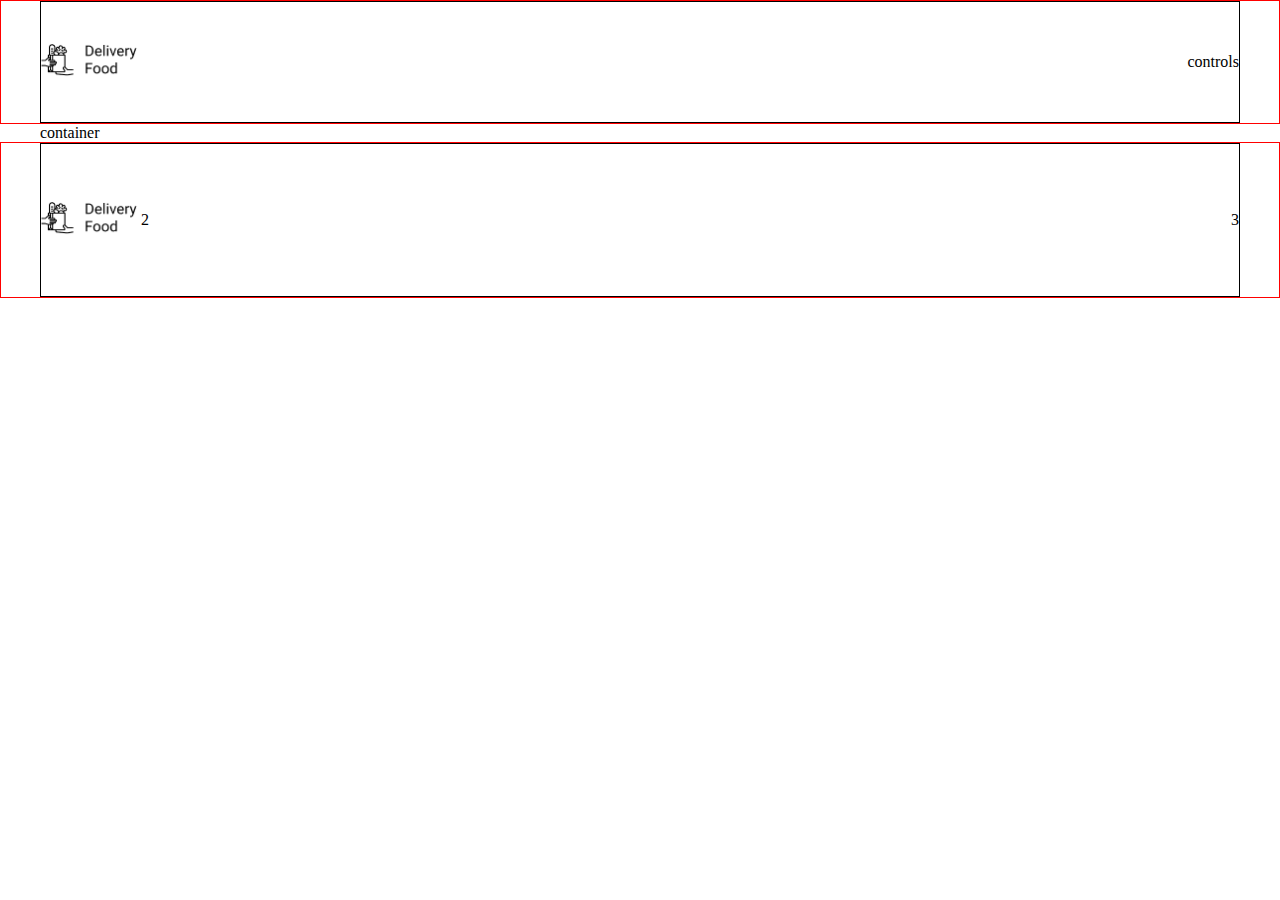
==== index.html @ 05290253 "first commit" ====
<!DOCTYPE html>
<html lang="ru">

<head>
    <meta charset="UTF-8">
    <meta name="viewport" content="width=device-width, initial-scale=1.0">
    <link rel="stylesheet" href="style.css">
    <title>Delivery Food</title>
</head>

<body>
    <header class="header">
        <div class="container">
           <div class="header-box">
                <div class="header-logo logo">
                    <img src="./images/logo.png" alt="logo">
                </div>
                <div class="header-controls">controls</div>
           </div>
        </div>
    </header>
    <main class="main">
        <div class="container">
            container
        </div>
    </main>
    <footer class="footer">
        <div class="container">
            <div class="footer-box">
                 <div class="footer-logo logo">
                    <img src="./images/logo.png" alt="logo">
                 </div>
                <div class="footer-nav">2</div>
                <div class="footer-social">3</div>
            </div>
        </div>
    </footer>
</body>

</html>
---- style.css ----
* {
    box-sizing: border-box;
}

body {
    margin: 0;
    padding: 0;
}

.logo {
    max-width: 100px;
}

.logo img {
    width: 100%;
}

.header {
    height: 124px;
    border: 1px solid red;
}

.header-box {
    border: 1px solid black;
    height: 100%;
    display: flex;
    align-items: center;
    justify-content: space-between;
}

.main {

}

.footer {
  height: 156px;
  border: 1px solid red;
}

.footer-box {
    border: 1px solid black;
    height: 100%;
    display: flex;
    align-items: center;
    justify-content: space-between;
} 

.footer-nav {
    flex-grow: 1;
}

.container {
    height: 100%;
    max-width: 1230px;
    margin: 0px auto;
    padding-left: 15px;
    padding-right: 15px;
}
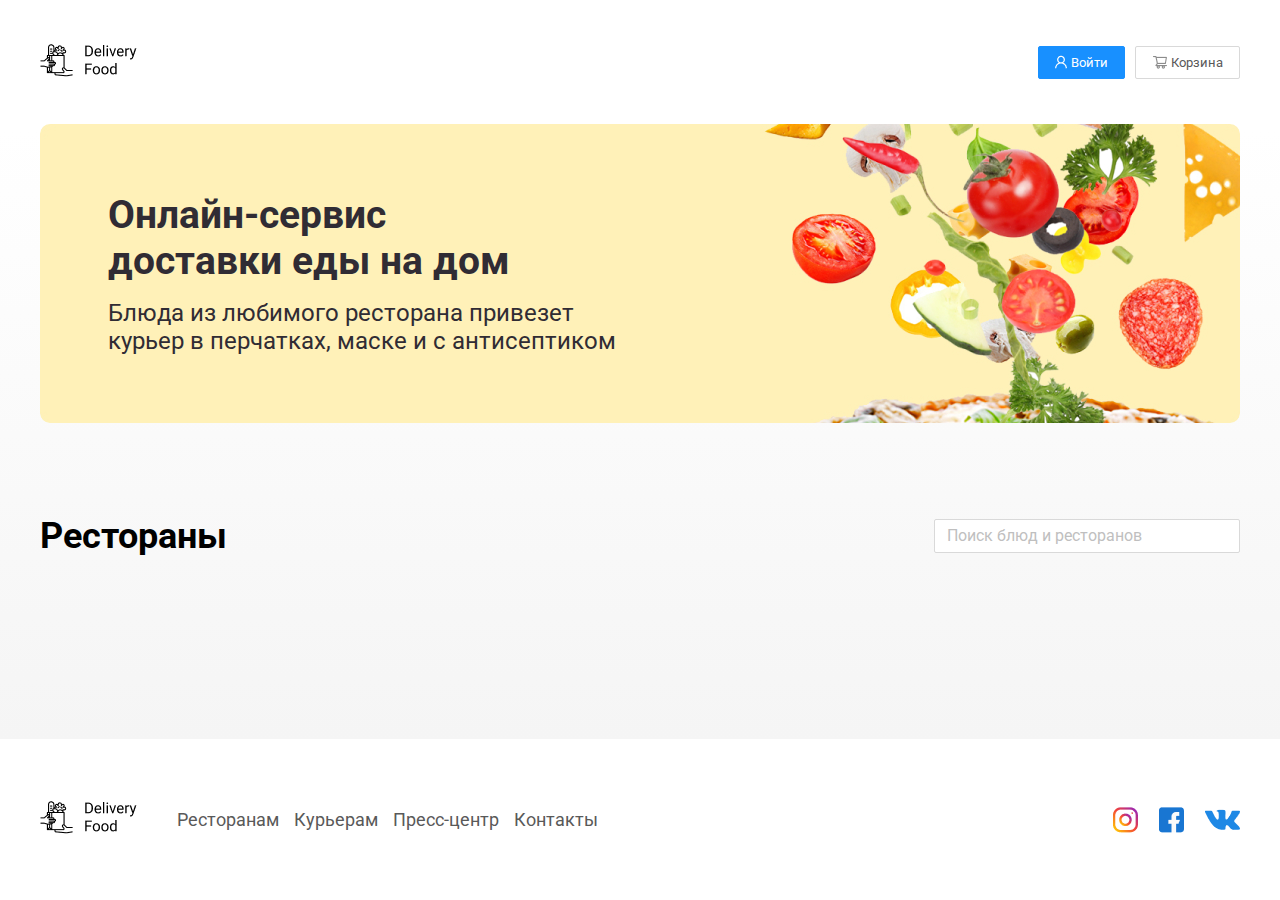
==== commit a188a7db: "second day" ====
--- a/index.html
+++ b/index.html
@@ -4,25 +4,60 @@
 <head>
     <meta charset="UTF-8">
     <meta name="viewport" content="width=device-width, initial-scale=1.0">
+    <link rel="preconnect" href="https://fonts.googleapis.com">
+    <link rel="preconnect" href="https://fonts.gstatic.com" crossorigin>
+    <link href="https://fonts.googleapis.com/css2?family=Roboto:wght@400;700&display=swap" rel="stylesheet">
     <link rel="stylesheet" href="style.css">
     <title>Delivery Food</title>
 </head>
 
 <body>
+   <div class="page-wrapper">
     <header class="header">
         <div class="container">
            <div class="header-box">
                 <div class="header-logo logo">
                     <img src="./images/logo.png" alt="logo">
                 </div>
-                <div class="header-controls">controls</div>
+                <div class="header-controls">
+                    <button class="btn btn-primery">
+                        <img src="./images/icons/user.png" alt="user">
+                        Войти
+                    </button>
+                    <button class="btn btn-outline">
+                        <img src="./images/icons/cart.png" alt="cart">
+                        Корзина
+                    </button>
+                    
+                </div>
            </div>
         </div>
     </header>
     <main class="main">
-        <div class="container">
-            container
-        </div>
+        <section class="banner">
+            <div class="container">
+                <div class="banner-item">
+                    <h2 class="banner-item--title">Онлайн-сервис <br> доставки еды на дом</h2>
+                        <p class="banner-item--subtitle">
+                            Блюда из любимого ресторана привезет курьер в перчатках, маске и с антисептиком
+                        </p>
+                </div>
+            </div>
+        </section>
+        <section class="products">
+            <div class="container">
+                <div class="products-header">
+                    <h3 class="products-header--title">
+                        Рестораны
+                    </h3>
+                    <input 
+                        type="text" 
+                        class="products-header--search"
+                        placeholder="Поиск блюд и ресторанов">
+                </div>
+            </div>
+        </section>
+
     </main>
     <footer class="footer">
         <div class="container">
@@ -30,11 +65,23 @@
                  <div class="footer-logo logo">
                     <img src="./images/logo.png" alt="logo">
                  </div>
-                <div class="footer-nav">2</div>
-                <div class="footer-social">3</div>
+                <div class="footer-nav">
+                    <ul>
+                        <li>Ресторанам</li>
+                        <li>Курьерам</li>
+                        <li>Пресс-центр</li>
+                        <li>Контакты</li>
+                    </ul>
+                </div>
+                <div class="footer-social">
+                   <img src="/images/social/inst.png" alt="inst">
+                   <img src="/images/social/fb.png" alt="fb">
+                   <img src="/images/social/vk.png" alt="vk">
+                </div>
             </div>
         </div>
     </footer>
+   </div>
 </body>
 
 </html>--- a/style.css
+++ b/style.css
@@ -1,5 +1,8 @@
 * {
     box-sizing: border-box;
+    font-family: Roboto;
+    line-height: normal;
+    font-style: normal;
 }
 
 body {
@@ -7,52 +10,197 @@
     padding: 0;
 }
 
-.logo {
-    max-width: 100px;
-}
-
-.logo img {
-    width: 100%;
-}
-
-.header {
-    height: 124px;
-    border: 1px solid red;
-}
-
-.header-box {
-    border: 1px solid black;
-    height: 100%;
-    display: flex;
-    align-items: center;
-    justify-content: space-between;
-}
-
-.main {
-
-}
-
-.footer {
-  height: 156px;
-  border: 1px solid red;
-}
-
-.footer-box {
-    border: 1px solid black;
-    height: 100%;
-    display: flex;
-    align-items: center;
-    justify-content: space-between;
-} 
-
-.footer-nav {
+main {
     flex-grow: 1;
+    background: linear-gradient(180deg, rgba(245, 245, 245, 0.00) 1.04%, #F5F5F5 100%);
+}
+
+.page-wrapper {
+    display: flex;
+    flex-direction: column;
+    min-height: 100vh;
 }
 
 .container {
     height: 100%;
+    width: 100%;
     max-width: 1230px;
     margin: 0px auto;
     padding-left: 15px;
     padding-right: 15px;
+}
+
+.btn {
+    display: flex;
+    padding: 8px 16px;
+    align-items: center;
+    gap: 4px;
+    outline: none;
+}
+
+.btn-primery {
+    border-radius: 2px;
+    background: #1890FF;
+    border: 1px solid #1890FF;
+    color: #FFF;
+
+}
+
+.btn-outline {
+    border-radius: 2px;
+    border: 1px solid #D9D9D9;
+    background: #FFF;
+    box-shadow: 0 px 0 px 2 px 0 px rgba(0, 0, 0, 0.00);
+    color: #595959;
+}
+
+.logo img {
+    width: 100%;
+}
+
+.header {
+    display: flex;
+    align-items: center;
+    min-height: 124px;
+}
+
+.header-box {
+    height: 100%;
+    display: flex;
+    align-items: center;
+    justify-content: space-between;
+}
+
+.header-controls {
+    display: flex;
+    align-items: center;
+    justify-content: flex-end;
+    gap: 10px;
+}
+ 
+.main {
+
+}
+
+.footer {
+    display: flex;
+    align-items: center;
+    min-height: 156px;
+    padding: 60px 0;
+}
+
+.footer-box {
+    height: 100%;
+    display: flex;
+    align-items: center;
+    justify-content: space-between;
+    gap: 36px;
+    flex-wrap: wrap;
+} 
+
+.footer-nav {
+    flex-grow: 1;
+}
+
+.footer-nav ul {
+    display: flex;
+    align-items: center;
+    list-style: none;
+    padding: 0;
+    margin: 0;
+    gap: 15px;
+    flex-wrap: wrap;
+}
+
+.footer-nav ul li {
+    color:#595959;
+    font-size: 18px;
+    font-weight: 400;
+}
+
+.footer-social {
+    display: flex;
+    align-items: center;
+    justify-content: flex-end;
+    gap: 20px;
+}
+
+.banner {
+    margin-bottom: 56px;
+}
+
+.banner-item {
+    background-image: url(/images/banners/banner.jpg);
+    background-repeat: no-repeat;
+    background-size: cover;
+    background-position: center right;
+    padding: 68px;
+    border-radius: 10px;
+
+}
+
+.banner-item--title {
+    color: #302C34;
+    font-size: 39px;
+    font-weight: 700;
+    max-width: 50%;
+    margin-top: 0;
+    margin-bottom: 15px;
+}
+
+.banner-item--subtitle {
+    color: #302C34;
+    font-size: 24px;
+    font-weight: 400;
+    max-width: 50%;
+    margin: 0;
+}
+
+.products {
+
+}
+
+.products-header {
+    display: flex;
+    align-items: center;
+    justify-content: space-between;
+    
+}
+
+.products-header--title {
+    color: #000;
+    font-size: 36px;
+    font-weight: 700;
+}
+
+.products-header--search {
+    min-width: 306px;
+    height: 34px;
+    flex-shrink: 0;
+    border-radius: 2px;
+    border: 1px solid #D9D9D9;
+    background: #FFF;
+    padding: 5px 12px;
+}
+
+.products-header--search:focus {
+    outline: none;
+    border: 1px solid #D9D9D9;
+}
+
+.products-header--search::placeholder {
+    color: #BFBFBF;
+    font-size: 16px;
+    font-weight: 400;
+    line-height: 24px; /* 150% */
+
+}
+
+@media (max-width: 991px) {
+    .banner-item--title {
+        max-width: 100%;
+    }
+    .banner-item--subtitle {
+        max-width: 100%;
+    }
 }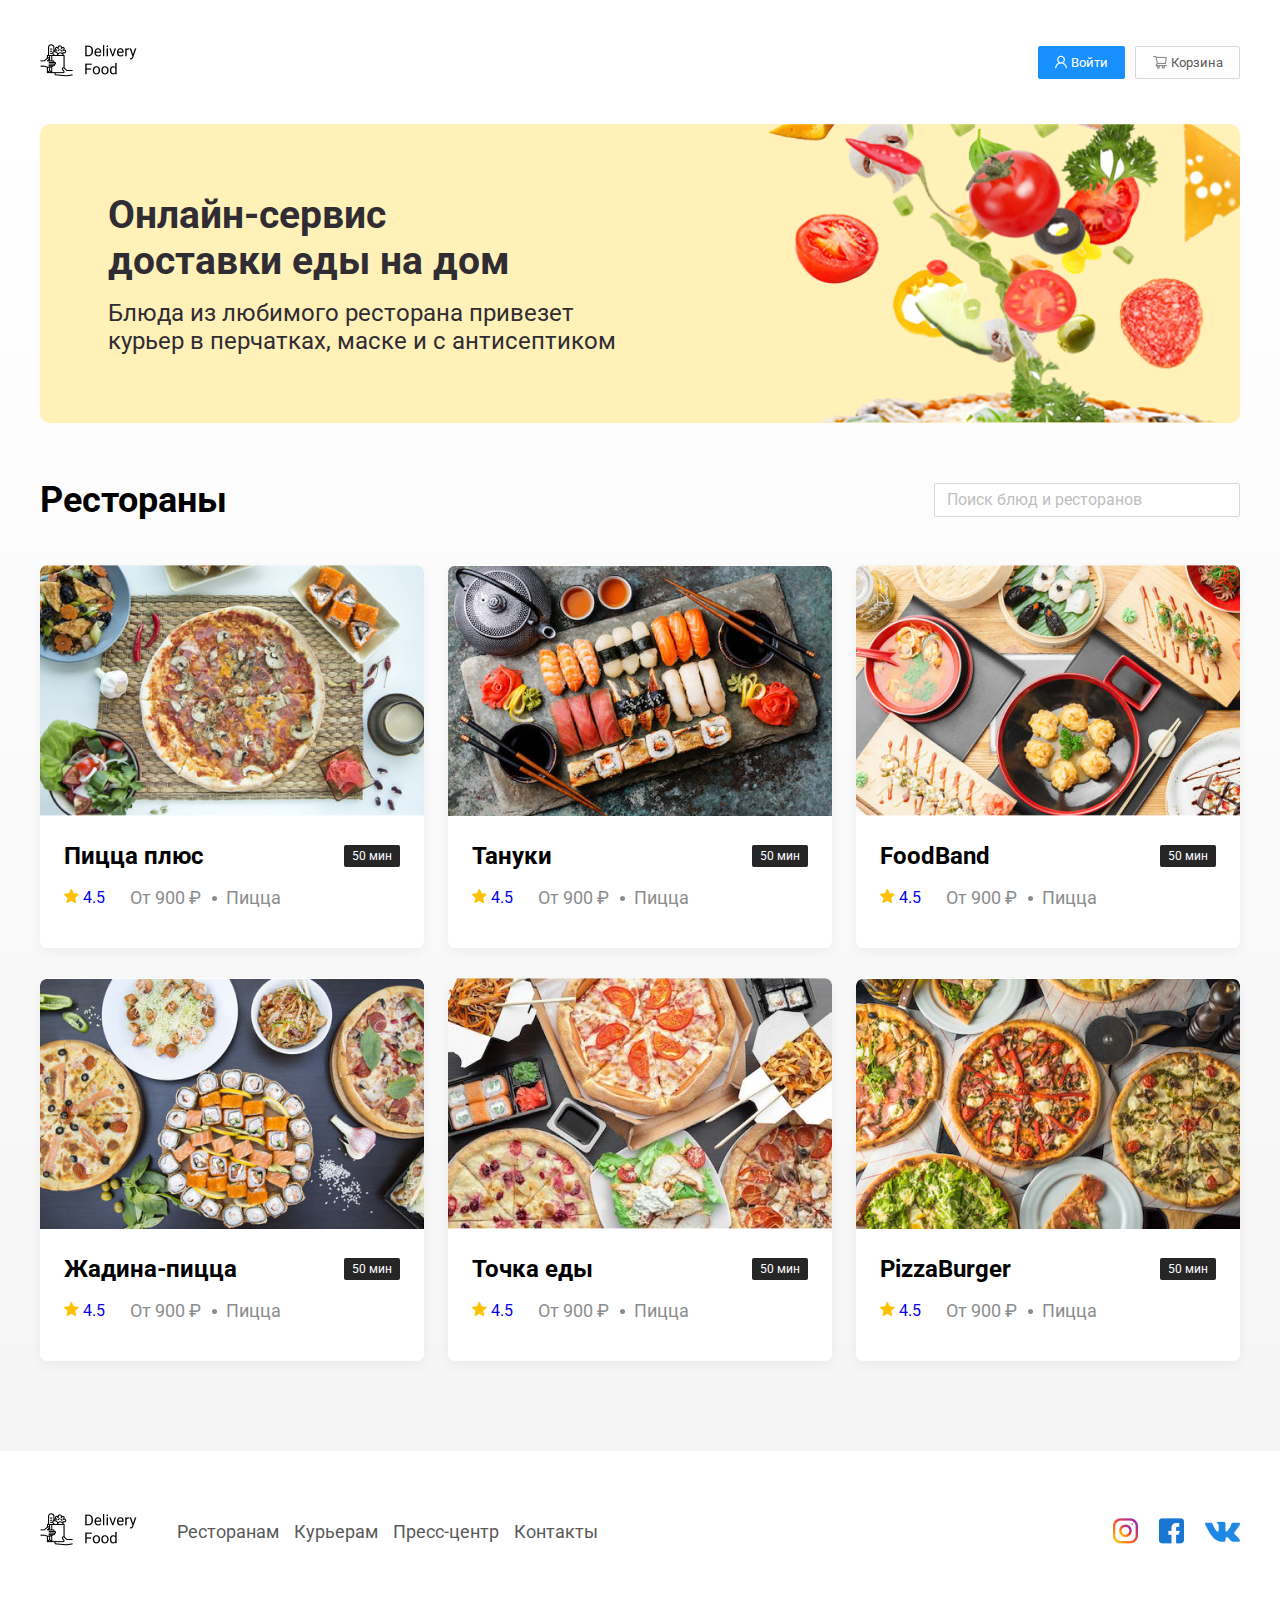
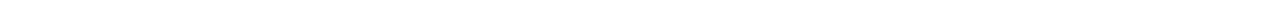
==== commit 604a8319: "third lesson" ====
--- a/index.html
+++ b/index.html
@@ -16,9 +16,9 @@
     <header class="header">
         <div class="container">
            <div class="header-box">
-                <div class="header-logo logo">
+                <a href="/index.html" class="header-logo logo">
                     <img src="./images/logo.png" alt="logo">
-                </div>
+                </a>
                 <div class="header-controls">
                     <button class="btn btn-primery">
                         <img src="./images/icons/user.png" alt="user">
@@ -33,6 +33,7 @@
            </div>
         </div>
     </header>
+    
     <main class="main">
         <section class="banner">
             <div class="container">
@@ -55,16 +56,222 @@
                         class="products-header--search"
                         placeholder="Поиск блюд и ресторанов">
                 </div>
+                <div class="products-wrapper">
+                     <a href="goods.html" class="products-card">
+                        <div class="products-card__image">
+                            <img src="/images/rests/image1.jpg" alt="image1">
+                         </div>
+                         <div class="products-card__description">
+                            <div class="products-card__description-row">
+                                <h4 class="products-card__description--title">Пицца плюс</h4>
+                                <div class="products-card__description--badge">50 мин</div>
+                            </div>
+                            <div class="products-card__description-row">
+                                <div class="products-card__description-info">
+                                    <div class="products-card__description-info--rating">
+                                        <img src="/images/icons/star.svg" alt="star">
+                                        4.5
+                                    </div>
+                                    <div class="products-card__description-info--price">
+                                        От 900 ₽
+                                    </div>
+                                    <div class="products-card__description-info--group">
+                                        Пицца 
+                                    </div>
+                                </div>
+                            </div>
+                         </div>
+                     </a>
+                     <a href="goods.html" class="products-card">
+                        <div class="products-card__image">
+                            <img src="/images/rests/image2.jpg" alt="image2">
+                         </div>
+                         <div class="products-card__description">
+                            <div class="products-card__description-row">
+                                <h4 class="products-card__description--title">Тануки</h4>
+                                <div class="products-card__description--badge">50 мин</div>
+                            </div>
+                            <div class="products-card__description-row">
+                                <div class="products-card__description-info">
+                                    <div class="products-card__description-info--rating">
+                                        <img src="/images/icons/star.svg" alt="star">
+                                        4.5
+                                    </div>
+                                    <div class="products-card__description-info--price">
+                                        От 900 ₽
+                                    </div>
+                                    <div class="products-card__description-info--group">
+                                        Пицца 
+                                    </div>
+                                </div>
+                            </div>
+                         </div>
+                    </a>
+                    <a href="goods.html" class="products-card">
+                        <div class="products-card__image">
+                            <img src="/images/rests/image3.jpg" alt="image3">
+                         </div>
+                         <div class="products-card__description">
+                            <div class="products-card__description-row">
+                                <h4 class="products-card__description--title">FoodBand</h4>
+                                <div class="products-card__description--badge">50 мин</div>
+                            </div>
+                            <div class="products-card__description-row">
+                                <div class="products-card__description-info">
+                                    <div class="products-card__description-info--rating">
+                                        <img src="/images/icons/star.svg" alt="star">
+                                        4.5
+                                    </div>
+                                    <div class="products-card__description-info--price">
+                                        От 900 ₽
+                                    </div>
+                                    <div class="products-card__description-info--group">
+                                        Пицца 
+                                    </div>
+                                </div>
+                            </div>
+                         </div>
+                     </a>
+                     <a href="goods.html" class="products-card">
+                        <div class="products-card__image">
+                            <img src="/images/rests/image4.jpg" alt="image4">
+                         </div>
+                         <div class="products-card__description">
+                            <div class="products-card__description-row">
+                                <h4 class="products-card__description--title">Жадина-пицца</h4>
+                                <div class="products-card__description--badge">50 мин</div>
+                            </div>
+                            <div class="products-card__description-row">
+                                <div class="products-card__description-info">
+                                    <div class="products-card__description-info--rating">
+                                        <img src="/images/icons/star.svg" alt="star">
+                                        4.5
+                                    </div>
+                                    <div class="products-card__description-info--price">
+                                        От 900 ₽
+                                    </div>
+                                    <div class="products-card__description-info--group">
+                                        Пицца 
+                                    </div>
+                                </div>
+                            </div>
+                         </div>
+                    </a>
+                    <a href="goods.html" class="products-card">
+                        <div class="products-card__image">
+                            <img src="/images/rests/image5.jpg" alt="image5">
+                         </div>
+                         <div class="products-card__description">
+                            <div class="products-card__description-row">
+                                <h4 class="products-card__description--title">Точка еды</h4>
+                                <div class="products-card__description--badge">50 мин</div>
+                            </div>
+                            <div class="products-card__description-row">
+                                <div class="products-card__description-info">
+                                    <div class="products-card__description-info--rating">
+                                        <img src="/images/icons/star.svg" alt="star">
+                                        4.5
+                                    </div>
+                                    <div class="products-card__description-info--price">
+                                        От 900 ₽
+                                    </div>
+                                    <div class="products-card__description-info--group">
+                                        Пицца 
+                                    </div>
+                                </div>
+                            </div>
+                         </div>
+                     </a>
+                     <a href="goods.html" class="products-card">
+                        <div class="products-card__image">
+                            <img src="/images/rests/image6.jpg" alt="image6">
+                         </div>
+                         <div class="products-card__description">
+                            <div class="products-card__description-row">
+                                <h4 class="products-card__description--title">PizzaBurger</h4>
+                                <div class="products-card__description--badge">50 мин</div>
+                            </div>
+                            <div class="products-card__description-row">
+                                <div class="products-card__description-info">
+                                    <div class="products-card__description-info--rating">
+                                        <img src="/images/icons/star.svg" alt="star">
+                                        4.5
+                                    </div>
+                                    <div class="products-card__description-info--price">
+                                        От 900 ₽
+                                    </div>
+                                    <div class="products-card__description-info--group">
+                                        Пицца 
+                                    </div>
+                                </div>
+                            </div>
+                         </div>
+                    </a>
+
+                </div>
             </div>
         </section>
-
     </main>
+
+<div class="cart-modal__overlay">
+    <div class="cart-modal">
+        <div class="cart-modal__header">
+            <h2 class="cart-modal__header--title">Корзина</h2>
+            <span class="cart-modal__header--close">
+                <img src="/images/icons/close.svg" alt="close">
+            </span>
+        </div>
+        <div class="cart-modal__body">
+            <div class="cart-item">
+                <p class="cart-item__title">Ролл угорь стандарт</p>
+                <div class="cart-item__controls">
+                    <div class="cart-item__controls--price">250 ₽</div>
+                    <button class="btn btn-outline">-</button>
+                    <div class="cart-item__controls--count">1</div>
+                    <button class="btn btn-outline">+</button>
+                </div>
+            </div>
+            <div class="cart-item">
+                <p class="cart-item__title">Ролл угорь стандарт</p>
+                <div class="cart-item__controls">
+                    <div class="cart-item__controls--price">250 ₽</div>
+                    <button class="btn btn-outline">-</button>
+                    <div class="cart-item__controls--count">1</div>
+                    <button class="btn btn-outline">+</button>
+                </div>
+            </div>
+            <div class="cart-item">
+                <p class="cart-item__title">Ролл угорь стандарт</p>
+                <div class="cart-item__controls">
+                    <div class="cart-item__controls--price">250 ₽</div>
+                    <button class="btn btn-outline">-</button>
+                    <div class="cart-item__controls--count">1</div>
+                    <button class="btn btn-outline">+</button>
+                </div>
+            </div>
+        </div>
+        <div class="cart-modal__footer">
+            <div class="cart-modal__footer--price">
+                1250 ₽
+            </div>
+            <div class="cart-modal__footer--controls">
+                <button class="btn btn-primery">
+                    Оформить заказ
+                </button>
+                <button class="btn btn-outline">
+                    Отмена
+                </button>
+            </div>
+        </div>
+    </div>
+</div>
+
     <footer class="footer">
         <div class="container">
             <div class="footer-box">
-                 <div class="footer-logo logo">
+                 <a href="/index.html" class="footer-logo logo">
                     <img src="./images/logo.png" alt="logo">
-                 </div>
+                 </a>
                 <div class="footer-nav">
                     <ul>
                         <li>Ресторанам</li>
--- a/style.css
+++ b/style.css
@@ -36,6 +36,7 @@
     align-items: center;
     gap: 4px;
     outline: none;
+    cursor: pointer;
 }
 
 .btn-primery {
@@ -130,13 +131,13 @@
 }
 
 .banner-item {
-    background-image: url(/images/banners/banner.jpg);
+    background-image: url(/images/banners/banner-img.png);
     background-repeat: no-repeat;
-    background-size: cover;
+    background-size: contain;
     background-position: center right;
     padding: 68px;
     border-radius: 10px;
-
+    background-color: #FFF1B8;
 }
 
 .banner-item--title {
@@ -164,6 +165,8 @@
     display: flex;
     align-items: center;
     justify-content: space-between;
+    flex-wrap: wrap;
+    gap: 24px;
     
 }
 
@@ -171,6 +174,7 @@
     color: #000;
     font-size: 36px;
     font-weight: 700;
+    margin: 0 ;
 }
 
 .products-header--search {
@@ -193,14 +197,272 @@
     font-size: 16px;
     font-weight: 400;
     line-height: 24px; /* 150% */
+}
+
+.products-wrapper {
+    margin-top: 44px;
+    margin-bottom: 90px;
+    display: flex;
+    flex-wrap: wrap;
+    row-gap: 30px;
+    column-gap: 24px;
+}
+
+.products-card {
+    width: calc((100% - 48px) / 3);
+    border-radius: 7px;
+    background: #FFF;
+    box-shadow: 0px 4px 12px 0px rgba(0, 0, 0, 0.05);
+    overflow: hidden;
+    text-decoration: none;
+}
+
+.products-card__image {
+    width: 100%;
+}
+
+.products-card__image img {
+    width: 100%;
+}
+.products-card__description {
+    padding: 20px 24px 34px 24px;
+}
+
+.products-card__description-row {
+    display: flex;
+    align-items: center;
+    justify-content: space-between;
+}
+
+.products-card__description-row:not(:last-child) {
+    margin-bottom: 10px;
+}
+
+.products-card__description--title {
+    color: #000;
+    font-size: 24px;
+    font-weight: 700;
+    line-height: 32px;
+    margin: 0;
+}
+
+.products-card__description--badge {
+    color:#FFF;
+    font-size: 12px;
+    font-weight: 400;
+    line-height: 20px; 
+    border-radius: 2px;
+    background: #262626;
+    padding: 1px 8px;
+}
+
+.products-card__description-info {
+    display: flex;
+    align-items: center;
+    justify-self: flex-start;
+    flex-wrap: wrap;
+    row-gap: 25px;
+    column-gap: 25px;
+}
+
+.products-card__description-info--reting {
+    color: #FFC107;
+    font-size: 18px;
+    font-weight: 700;
+    line-height: 32px;
+}
+
+.products-card__description-info--price{
+    color: #8C8C8C;
+    font-size: 18px;
+    font-weight: 400;
+    line-height: 32px;
+}
+
+.products-card__description-info--group {
+    color: #8C8C8C;
+    font-size: 18px;
+    font-weight: 400;
+    line-height: 32px;
+    position: relative;
+}
+.products-card__description-info--group::before {
+    content: '';
+    display: block;
+    width: 5px;
+    height: 5px;
+    border-radius: 50%;
+    background-color: #8C8C8C;
+    position: absolute;
+    left: -14px;
+    top: 14px;
+}
+
+.products-card__description--name {
+    margin: 0;
+    color: #000;
+    font-size: 24px;
+    font-weight: 400;
+    line-height: 32px;
+}
+
+.products-card__description--text {
+    margin: 0;
+    color: #8C8C8C;
+    font-size: 18px;
+    font-weight: 400;
+    line-height: normal;
+}
+
+.products-card__description-controls {
+    display: flex;
+    align-items: center;
+    justify-content: flex-start;
+    flex-wrap: wrap;
+    row-gap: 10px;
+    column-gap: 30px;
+}
+
+.products-card__description-controls--price {
+    color: #000;
+    font-size: 20px;
+    font-weight: 700;
+    line-height: 32px;  
+}
+
+.cart-modal__overlay {
+    display: none;
+    position: fixed;
+    top: 0;
+    right: 0;
+    bottom: 0;
+    left: 0;
+    background: rgba(0, 0, 0, 0.40);
+    align-items: center;
+    justify-content: center;
+}
+ 
+.cart-modal__overlay.open {
+    display: flex;
+}
+
+.cart-modal {
+    width: 100%;
+    max-width: 780px;
+    padding: 40px 45px;
+    border-radius: 5px;
+    background: #FFF;
+}
+
+.cart-modal__header {
+    display: flex;
+    align-items: center;
+    justify-content: space-between;
+    margin-bottom: 48px;
+}
+
+.cart-modal__header--title {
+    color: #000;
+    font-size: 36px;
+    font-weight: 700;
+    margin: 0;
+}
+
+.cart-modal__header--close {
+    cursor: pointer;
+}
+
+.cart-modal__footer {
+    display: flex;
+    align-items: center;
+    justify-content: space-between;
+    flex-wrap: wrap;
+    gap: 10px;
+    margin-top: 50px;
+}
+
+.cart-modal__footer--price {
+    border-radius: 5px;
+    background: #262626;
+    color: #FAFAFA;
+    font-size: 20px;
+    font-weight: 700;
+    padding: 10px 20px;
+}
+
+.cart-modal__footer--controls {
+    display: flex;
+    align-items: center;
+    gap: 10px;
+}
+
+.cart-item {
+     justify-content: space-between;
+     display: flex;
+     align-items: center;
+     flex-wrap: wrap;
+     gap: 10px;
+
+}
+
+.cart-item:not(:last-child) {
+    padding-bottom: 10px;
+    margin-bottom: 10px;
+    border-bottom: 1px solid #D9D9D9;
+}
+
+.cart-item__title {
+    color: #000;
+    font-size: 18px;
+    font-weight: 400;
+    line-height: 32px;
+    margin: 0;
+}
+
+.cart-item__controls {
+    display: flex;
+    align-items: center;
+    justify-content: end;
+}
+
+.cart-item__controls--count {
+    margin-left: 15px;
+    margin-right: 15px;
+}
+
+.cart-item__controls--price {
+    margin-right: 47px;
+    color: #000;
+    font-size: 20px;
+    font-weight: 700;
+    left: 32px;
+}
+
+.cart-item__controls button {
+    border: 1px solid #40A9FF;
+    color: #40A9FF;
+
 
 }
 
 @media (max-width: 991px) {
+
+    .banner-item {
+        background-image: none;
+    }
     .banner-item--title {
         max-width: 100%;
     }
     .banner-item--subtitle {
         max-width: 100%;
     }
+    .products-card {
+        width: calc((100% - 24px) / 2); 
+    }
+}
+
+@media (max-width:768px) {
+    .products-card {
+        width: 100%; 
+    }
 }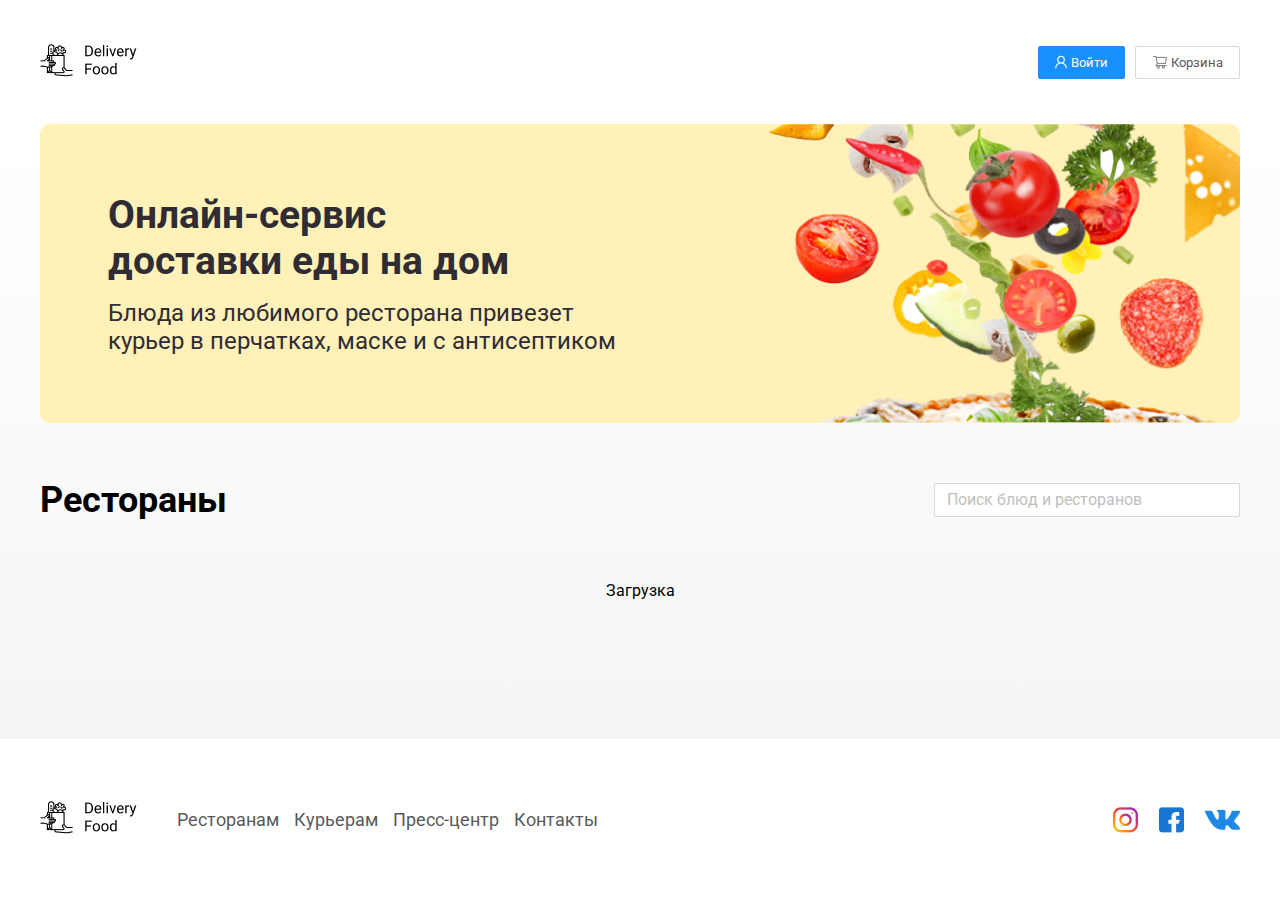
==== commit e4f31a91: "fourth lesson" ====
--- a/index.html
+++ b/index.html
@@ -7,7 +7,8 @@
     <link rel="preconnect" href="https://fonts.googleapis.com">
     <link rel="preconnect" href="https://fonts.gstatic.com" crossorigin>
     <link href="https://fonts.googleapis.com/css2?family=Roboto:wght@400;700&display=swap" rel="stylesheet">
-    <link rel="stylesheet" href="style.css">
+    <link rel="stylesheet" href="./css/style.css">
+    <script src="./script/index.js" defer></script>
     <title>Delivery Food</title>
 </head>
 
@@ -24,7 +25,7 @@
                         <img src="./images/icons/user.png" alt="user">
                         Войти
                     </button>
-                    <button class="btn btn-outline">
+                    <button class="btn btn-outline" id="cart-button">
                         <img src="./images/icons/cart.png" alt="cart">
                         Корзина
                     </button>
@@ -33,7 +34,7 @@
            </div>
         </div>
     </header>
-    
+
     <main class="main">
         <section class="banner">
             <div class="container">
@@ -56,8 +57,8 @@
                         class="products-header--search"
                         placeholder="Поиск блюд и ресторанов">
                 </div>
-                <div class="products-wrapper">
-                     <a href="goods.html" class="products-card">
+                <div class="products-wrapper" id="rests-container">
+                     <a href="./goods.html" class="products-card">
                         <div class="products-card__image">
                             <img src="/images/rests/image1.jpg" alt="image1">
                          </div>
@@ -82,7 +83,7 @@
                             </div>
                          </div>
                      </a>
-                     <a href="goods.html" class="products-card">
+                     <a href="./goods.html" class="products-card">
                         <div class="products-card__image">
                             <img src="/images/rests/image2.jpg" alt="image2">
                          </div>
@@ -107,7 +108,7 @@
                             </div>
                          </div>
                     </a>
-                    <a href="goods.html" class="products-card">
+                    <a href="./goods.html" class="products-card">
                         <div class="products-card__image">
                             <img src="/images/rests/image3.jpg" alt="image3">
                          </div>
@@ -132,7 +133,7 @@
                             </div>
                          </div>
                      </a>
-                     <a href="goods.html" class="products-card">
+                     <a href="./goods.html" class="products-card">
                         <div class="products-card__image">
                             <img src="/images/rests/image4.jpg" alt="image4">
                          </div>
@@ -157,7 +158,7 @@
                             </div>
                          </div>
                     </a>
-                    <a href="goods.html" class="products-card">
+                    <a href="./goods.html" class="products-card">
                         <div class="products-card__image">
                             <img src="/images/rests/image5.jpg" alt="image5">
                          </div>
@@ -182,7 +183,7 @@
                             </div>
                          </div>
                      </a>
-                     <a href="goods.html" class="products-card">
+                     <a href="./goods.html" class="products-card">
                         <div class="products-card__image">
                             <img src="/images/rests/image6.jpg" alt="image6">
                          </div>
--- a/css/style.css
+++ b/css/style.css
@@ -0,0 +1,468 @@
+* {
+    box-sizing: border-box;
+    font-family: Roboto;
+    line-height: normal;
+    font-style: normal;
+}
+
+body {
+    margin: 0;
+    padding: 0;
+}
+
+main {
+    flex-grow: 1;
+    background: linear-gradient(180deg, rgba(245, 245, 245, 0.00) 1.04%, #F5F5F5 100%);
+}
+
+.page-wrapper {
+    display: flex;
+    flex-direction: column;
+    min-height: 100vh;
+}
+
+.container {
+    height: 100%;
+    width: 100%;
+    max-width: 1230px;
+    margin: 0px auto;
+    padding-left: 15px;
+    padding-right: 15px;
+}
+
+.btn {
+    display: flex;
+    padding: 8px 16px;
+    align-items: center;
+    gap: 4px;
+    outline: none;
+    cursor: pointer;
+}
+
+.btn-primery {
+    border-radius: 2px;
+    background: #1890FF;
+    border: 1px solid #1890FF;
+    color: #FFF;
+
+}
+
+.btn-outline {
+    border-radius: 2px;
+    border: 1px solid #D9D9D9;
+    background: #FFF;
+    box-shadow: 0px 0px 2px 0px rgba(0, 0, 0, 0.00);
+    color: #595959;
+}
+
+.logo img {
+    width: 100%;
+}
+
+.header {
+    display: flex;
+    align-items: center;
+    min-height: 124px;
+}
+
+.header-box {
+    height: 100%;
+    display: flex;
+    align-items: center;
+    justify-content: space-between;
+}
+
+.header-controls {
+    display: flex;
+    align-items: center;
+    justify-content: flex-end;
+    gap: 10px;
+}
+ 
+.main {
+
+}
+
+.footer {
+    display: flex;
+    align-items: center;
+    min-height: 156px;
+    padding: 60px 0;
+}
+
+.footer-box {
+    height: 100%;
+    display: flex;
+    align-items: center;
+    justify-content: space-between;
+    gap: 36px;
+    flex-wrap: wrap;
+} 
+
+.footer-nav {
+    flex-grow: 1;
+}
+
+.footer-nav ul {
+    display: flex;
+    align-items: center;
+    list-style: none;
+    padding: 0;
+    margin: 0;
+    gap: 15px;
+    flex-wrap: wrap;
+}
+
+.footer-nav ul li {
+    color:#595959;
+    font-size: 18px;
+    font-weight: 400;
+}
+
+.footer-social {
+    display: flex;
+    align-items: center;
+    justify-content: flex-end;
+    gap: 20px;
+}
+
+.banner {
+    margin-bottom: 56px;
+}
+
+.banner-item {
+    background-image: url(/images/banners/banner-img.png);
+    background-repeat: no-repeat;
+    background-size: contain;
+    background-position: center right;
+    padding: 68px;
+    border-radius: 10px;
+    background-color: #FFF1B8;
+}
+
+.banner-item--title {
+    color: #302C34;
+    font-size: 39px;
+    font-weight: 700;
+    max-width: 50%;
+    margin-top: 0;
+    margin-bottom: 15px;
+}
+
+.banner-item--subtitle {
+    color: #302C34;
+    font-size: 24px;
+    font-weight: 400;
+    max-width: 50%;
+    margin: 0;
+}
+
+.products {
+
+}
+
+.products-header {
+    display: flex;
+    align-items: center;
+    justify-content: space-between;
+    flex-wrap: wrap;
+    gap: 24px;
+    
+}
+
+.products-header--title {
+    color: #000;
+    font-size: 36px;
+    font-weight: 700;
+    margin: 0 ;
+}
+
+.products-header--search {
+    min-width: 306px;
+    height: 34px;
+    flex-shrink: 0;
+    border-radius: 2px;
+    border: 1px solid #D9D9D9;
+    background: #FFF;
+    padding: 5px 12px;
+}
+
+.products-header--search:focus {
+    outline: none;
+    border: 1px solid #D9D9D9;
+}
+
+.products-header--search::placeholder {
+    color: #BFBFBF;
+    font-size: 16px;
+    font-weight: 400;
+    line-height: 24px; /* 150% */
+}
+
+.products-wrapper {
+    margin-top: 44px;
+    margin-bottom: 90px;
+    display: flex;
+    flex-wrap: wrap;
+    row-gap: 30px;
+    column-gap: 24px;
+}
+
+.products-card {
+    width: calc((100% - 48px) / 3);
+    border-radius: 7px;
+    background: #FFF;
+    box-shadow: 0px 4px 12px 0px rgba(0, 0, 0, 0.05);
+    overflow: hidden;
+    text-decoration: none;
+}
+
+.products-card__image {
+    width: 100%;
+}
+
+.products-card__image img {
+    width: 100%;
+}
+.products-card__description {
+    padding: 20px 24px 34px 24px;
+}
+
+.products-card__description-row {
+    display: flex;
+    align-items: center;
+    justify-content: space-between;
+}
+
+.products-card__description-row:not(:last-child) {
+    margin-bottom: 10px;
+}
+
+.products-card__description--title {
+    color: #000;
+    font-size: 24px;
+    font-weight: 700;
+    line-height: 32px;
+    margin: 0;
+}
+
+.products-card__description--badge {
+    color:#FFF;
+    font-size: 12px;
+    font-weight: 400;
+    line-height: 20px; 
+    border-radius: 2px;
+    background: #262626;
+    padding: 1px 8px;
+}
+
+.products-card__description-info {
+    display: flex;
+    align-items: center;
+    justify-self: flex-start;
+    flex-wrap: wrap;
+    row-gap: 25px;
+    column-gap: 25px;
+}
+
+.products-card__description-info--reting {
+    color: #FFC107;
+    font-size: 18px;
+    font-weight: 700;
+    line-height: 32px;
+}
+
+.products-card__description-info--price{
+    color: #8C8C8C;
+    font-size: 18px;
+    font-weight: 400;
+    line-height: 32px;
+}
+
+.products-card__description-info--group {
+    color: #8C8C8C;
+    font-size: 18px;
+    font-weight: 400;
+    line-height: 32px;
+    position: relative;
+}
+.products-card__description-info--group::before {
+    content: '';
+    display: block;
+    width: 5px;
+    height: 5px;
+    border-radius: 50%;
+    background-color: #8C8C8C;
+    position: absolute;
+    left: -14px;
+    top: 14px;
+}
+
+.products-card__description--name {
+    margin: 0;
+    color: #000;
+    font-size: 24px;
+    font-weight: 400;
+    line-height: 32px;
+}
+
+.products-card__description--text {
+    margin: 0;
+    color: #8C8C8C;
+    font-size: 18px;
+    font-weight: 400;
+    line-height: normal;
+}
+
+.products-card__description-controls {
+    display: flex;
+    align-items: center;
+    justify-content: flex-start;
+    flex-wrap: wrap;
+    row-gap: 10px;
+    column-gap: 30px;
+}
+
+.products-card__description-controls--price {
+    color: #000;
+    font-size: 20px;
+    font-weight: 700;
+    line-height: 32px;  
+}
+
+.cart-modal__overlay {
+    display: none;
+    position: fixed;
+    top: 0;
+    right: 0;
+    bottom: 0;
+    left: 0;
+    background: rgba(0, 0, 0, 0.40);
+    align-items: center;
+    justify-content: center;
+}
+ 
+.cart-modal__overlay.open {
+    display: flex;
+}
+
+.cart-modal {
+    width: 100%;
+    max-width: 780px;
+    padding: 40px 45px;
+    border-radius: 5px;
+    background: #FFF;
+}
+
+.cart-modal__header {
+    display: flex;
+    align-items: center;
+    justify-content: space-between;
+    margin-bottom: 48px;
+}
+
+.cart-modal__header--title {
+    color: #000;
+    font-size: 36px;
+    font-weight: 700;
+    margin: 0;
+}
+
+.cart-modal__header--close {
+    cursor: pointer;
+}
+
+.cart-modal__footer {
+    display: flex;
+    align-items: center;
+    justify-content: space-between;
+    flex-wrap: wrap;
+    gap: 10px;
+    margin-top: 50px;
+}
+
+.cart-modal__footer--price {
+    border-radius: 5px;
+    background: #262626;
+    color: #FAFAFA;
+    font-size: 20px;
+    font-weight: 700;
+    padding: 10px 20px;
+}
+
+.cart-modal__footer--controls {
+    display: flex;
+    align-items: center;
+    gap: 10px;
+}
+
+.cart-item {
+     justify-content: space-between;
+     display: flex;
+     align-items: center;
+     flex-wrap: wrap;
+     gap: 10px;
+
+}
+
+.cart-item:not(:last-child) {
+    padding-bottom: 10px;
+    margin-bottom: 10px;
+    border-bottom: 1px solid #D9D9D9;
+}
+
+.cart-item__title {
+    color: #000;
+    font-size: 18px;
+    font-weight: 400;
+    line-height: 32px;
+    margin: 0;
+}
+
+.cart-item__controls {
+    display: flex;
+    align-items: center;
+    justify-content: end;
+}
+
+.cart-item__controls--count {
+    margin-left: 15px;
+    margin-right: 15px;
+}
+
+.cart-item__controls--price {
+    margin-right: 47px;
+    color: #000;
+    font-size: 20px;
+    font-weight: 700;
+    left: 32px;
+}
+
+.cart-item__controls button {
+    border: 1px solid #40A9FF;
+    color: #40A9FF;
+
+
+}
+
+@media (max-width: 991px) {
+
+    .banner-item {
+        background-image: none;
+    }
+    .banner-item--title {
+        max-width: 100%;
+    }
+    .banner-item--subtitle {
+        max-width: 100%;
+    }
+    .products-card {
+        width: calc((100% - 24px) / 2); 
+    }
+}
+
+@media (max-width:768px) {
+    .products-card {
+        width: 100%; 
+    }
+}